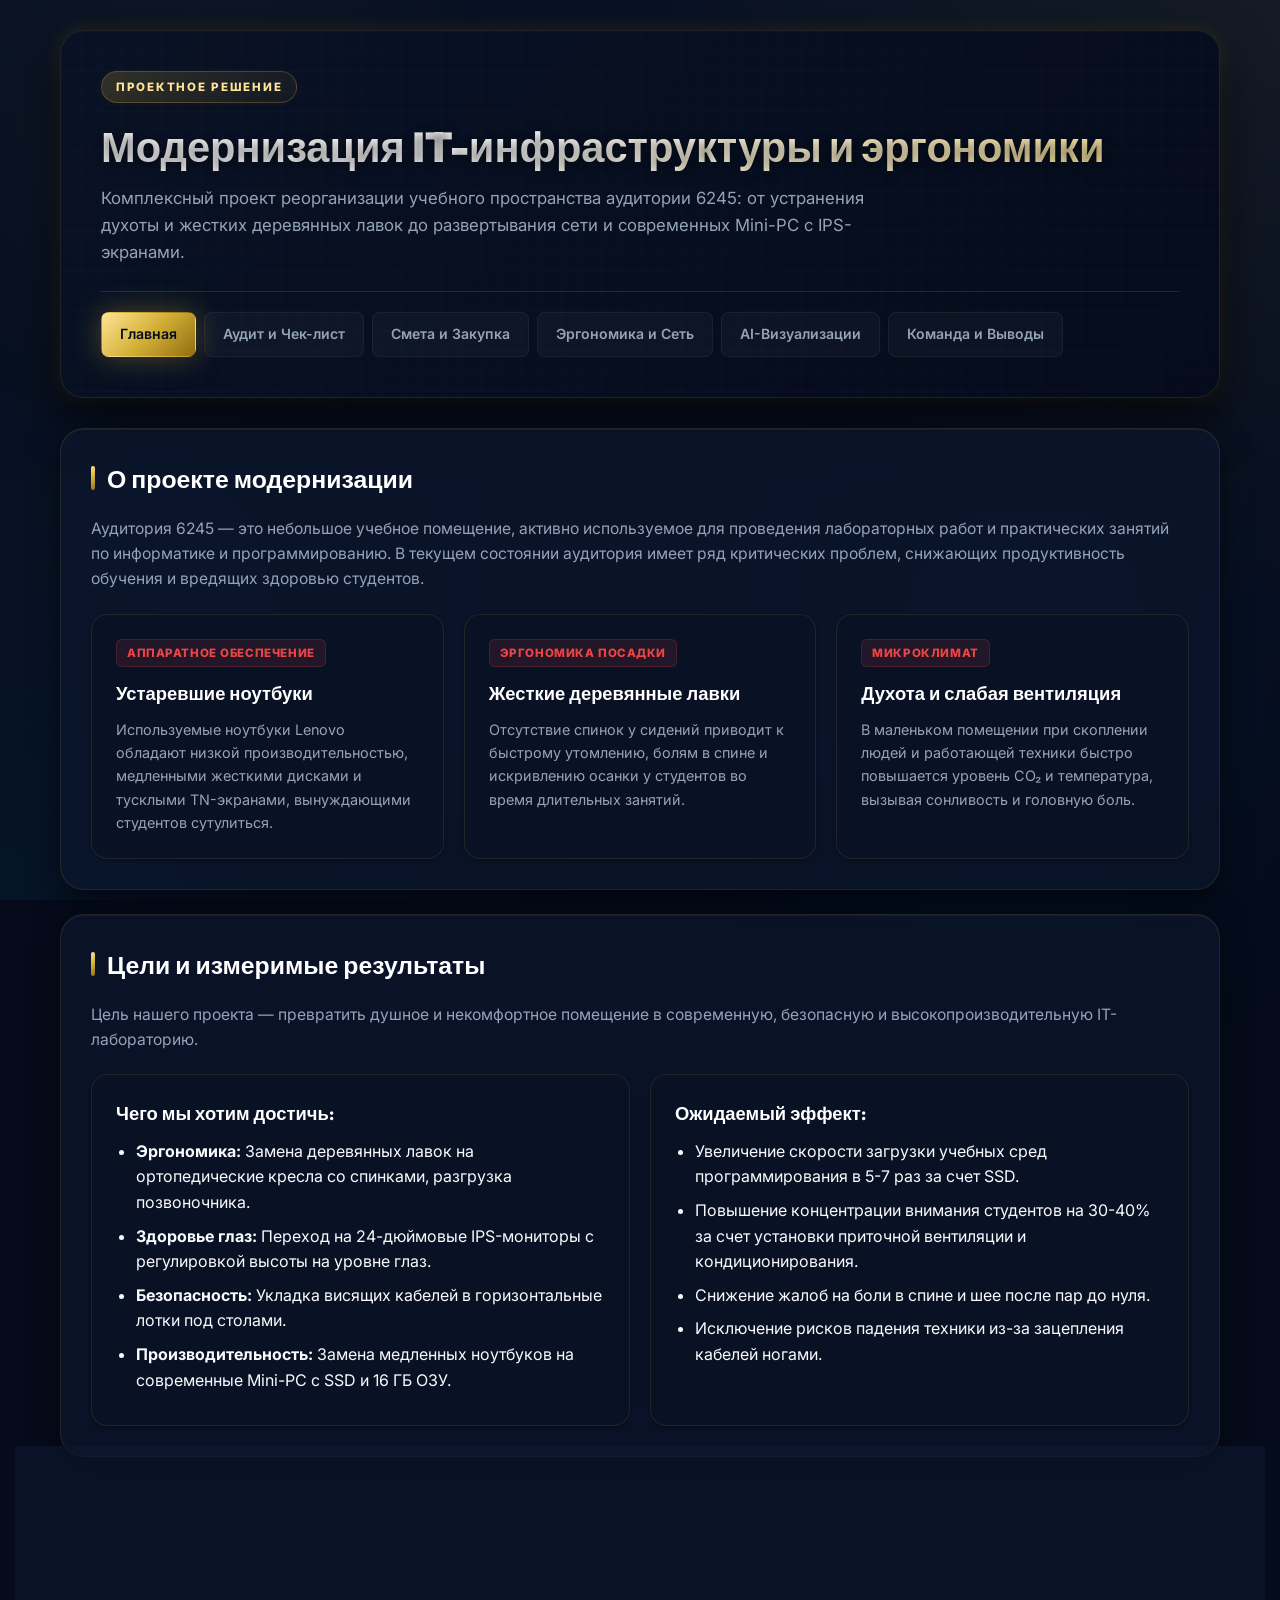
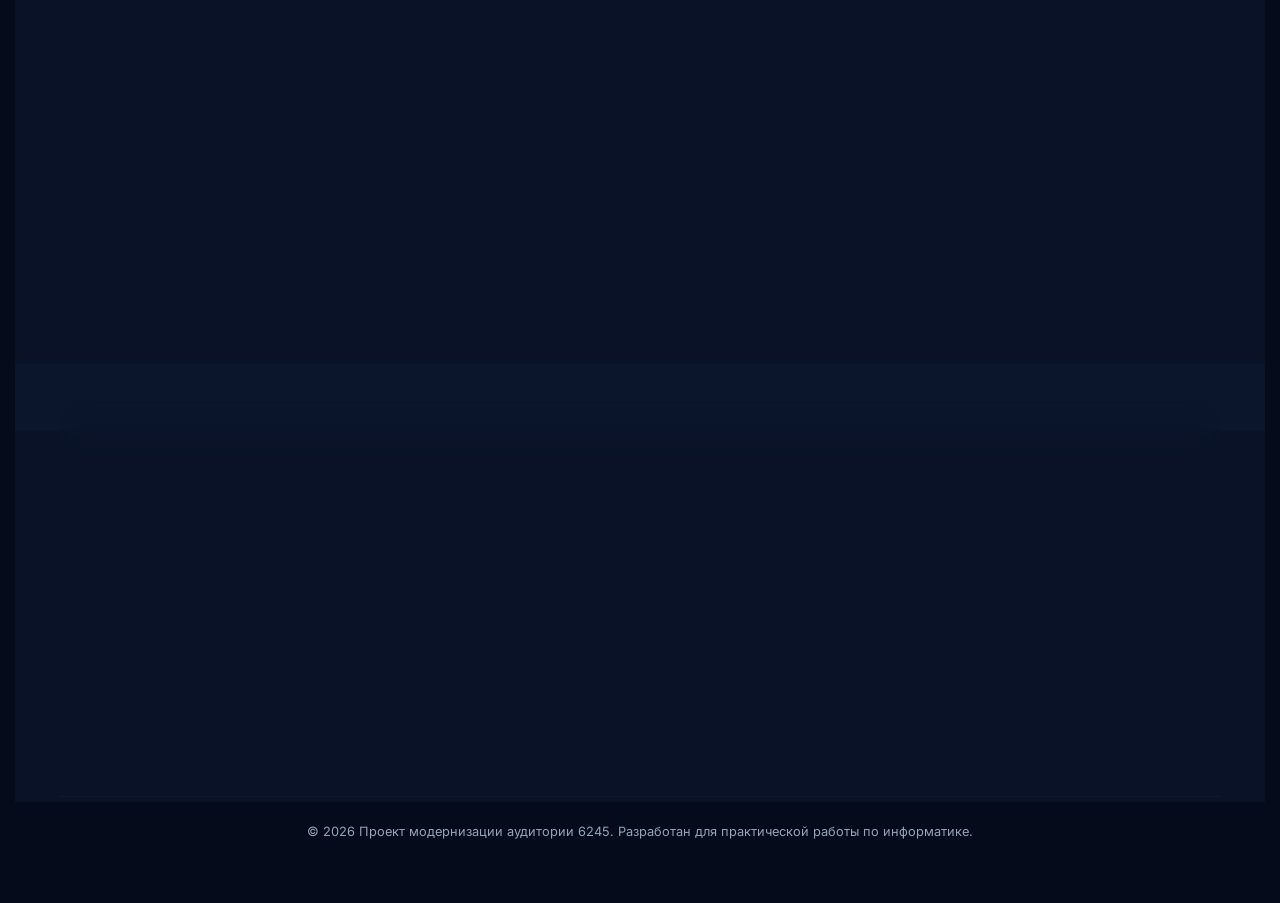
==== Archieve2/index.html @ 43429e8f "Add files via upload" ====
<!DOCTYPE html>
<html lang="ru">
<head>
  <meta charset="UTF-8" />
  <meta name="viewport" content="width=device-width, initial-scale=1.0" />
  <title>Модернизация IT-инфраструктуры — Аудитория 6245</title>
  <link rel="stylesheet" href="style.css" />
</head>
<body>
  <div class="container">
    <header>
      <div class="hero">
        <div class="eyebrow">Проектное решение</div>
        <h1>Модернизация IT-инфраструктуры и эргономики</h1>
        <p>Комплексный проект реорганизации учебного пространства аудитории 6245: от устранения духоты и жестких деревянных лавок до развертывания сети и современных Mini-PC с IPS-экранами.</p>
        
        <nav class="nav-container">
          <a class="nav-btn active" href="index.html">Главная</a>
          <a class="nav-btn" href="audit.html">Аудит и Чек-лист</a>
          <a class="nav-btn" href="equipment.html">Смета и Закупка</a>
          <a class="nav-btn" href="ergonomics.html">Эргономика и Сеть</a>
          <a class="nav-btn" href="visuals.html">AI-Визуализации</a>
          <a class="nav-btn" href="reflection.html">Команда и Выводы</a>
        </nav>
      </div>
    </header>

    <section class="main-card">
      <h2>О проекте модернизации</h2>
      <p class="lead-text">Аудитория 6245 — это небольшое учебное помещение, активно используемое для проведения лабораторных работ и практических занятий по информатике и программированию. В текущем состоянии аудитория имеет ряд критических проблем, снижающих продуктивность обучения и вредящих здоровью студентов.</p>
      
      <div class="grid-3">
        <div class="sub-card">
          <span class="badge danger">Аппаратное обеспечение</span>
          <h3>Устаревшие ноутбуки</h3>
          <p>Используемые ноутбуки Lenovo обладают низкой производительностью, медленными жесткими дисками и тусклыми TN-экранами, вынуждающими студентов сутулиться.</p>
        </div>
        <div class="sub-card">
          <span class="badge danger">Эргономика посадки</span>
          <h3>Жесткие деревянные лавки</h3>
          <p>Отсутствие спинок у сидений приводит к быстрому утомлению, болям в спине и искривлению осанки у студентов во время длительных занятий.</p>
        </div>
        <div class="sub-card">
          <span class="badge danger">Микроклимат</span>
          <h3>Духота и слабая вентиляция</h3>
          <p>В маленьком помещении при скоплении людей и работающей техники быстро повышается уровень CO₂ и температура, вызывая сонливость и головную боль.</p>
        </div>
      </div>
    </section>

    <section class="main-card">
      <h2>Цели и измеримые результаты</h2>
      <p class="lead-text">Цель нашего проекта — превратить душное и некомфортное помещение в современную, безопасную и высокопроизводительную IT-лабораторию.</p>
      
      <div class="grid-2">
        <div class="sub-card">
          <h3>Чего мы хотим достичь:</h3>
          <ul style="margin-top: 10px; margin-left: 20px;">
            <li style="margin-bottom: 8px;"><strong>Эргономика:</strong> Замена деревянных лавок на ортопедические кресла со спинками, разгрузка позвоночника.</li>
            <li style="margin-bottom: 8px;"><strong>Здоровье глаз:</strong> Переход на 24-дюймовые IPS-мониторы с регулировкой высоты на уровне глаз.</li>
            <li style="margin-bottom: 8px;"><strong>Безопасность:</strong> Укладка висящих кабелей в горизонтальные лотки под столами.</li>
            <li style="margin-bottom: 8px;"><strong>Производительность:</strong> Замена медленных ноутбуков на современные Mini-PC с SSD и 16 ГБ ОЗУ.</li>
          </ul>
        </div>
        <div class="sub-card">
          <h3>Ожидаемый эффект:</h3>
          <ul style="margin-top: 10px; margin-left: 20px;">
            <li style="margin-bottom: 8px;">Увеличение скорости загрузки учебных сред программирования в 5-7 раз за счет SSD.</li>
            <li style="margin-bottom: 8px;">Повышение концентрации внимания студентов на 30-40% за счет установки приточной вентиляции и кондиционирования.</li>
            <li style="margin-bottom: 8px;">Снижение жалоб на боли в спине и шее после пар до нуля.</li>
            <li style="margin-bottom: 8px;">Исключение рисков падения техники из-за зацепления кабелей ногами.</li>
          </ul>
        </div>
      </div>
    </section>

    <section class="main-card">
      <h2>Наша команда</h2>
      <p class="lead-text">Проект разработан группой студентов, где каждый отвечал за свой технологический и аналитический блок:</p>
      
      <div class="team-grid">
        <div class="team-card">
          <div class="avatar">МЛ</div>
          <h3>Михаил Лапин</h3>
          <div class="role">Руководитель проекта & Аудит</div>
          <p class="duties">Проведение полевого исследования, фотофиксация текущего состояния аудитории 6245, проведение оценки по чек-листу и анализ эргономических проблем.</p>
        </div>
        <div class="team-card">
          <div class="avatar">ВЗ</div>
          <h3>Виктория Заварзина</h3>
          <div class="role">Инженер по эргономике & Дизайн</div>
          <p class="duties">Проектирование новых рабочих мест, расчет параметров вентиляции и микроклимата, кабель-менеджмент и подготовка AI-визуализаций будущего пространства.</p>
        </div>
        <div class="team-card">
          <div class="avatar">ВА</div>
          <h3>Виктория Аллисултанова</h3>
          <div class="role">IT-Архитектор & Смета</div>
          <p class="duties">Выбор аппаратной конфигурации техники (Mini-PC, IPS-мониторы, ИБП), подбор сетевого оборудования, расчет сметы расходов и оценка стоимости владения (TCO).</p>
        </div>
      </div>
    </section>

    <section class="main-card">
      <h2>Этапы реализации проекта</h2>
      <div class="grid-3" style="margin-top: 15px;">
        <div class="sub-card" style="border-left: 4px solid var(--danger);">
          <span class="badge danger">Этап 1: Быстрый старт</span>
          <h3 style="margin-top: 5px;">Без бюджета</h3>
          <p>Организация регулярного проветривания на переменах, стяжка висящих кабелей хомутами, перестановка столов для улучшения проходов.</p>
        </div>
        <div class="sub-card" style="border-left: 4px solid var(--warn);">
          <span class="badge warn">Этап 2: Эргономика и Сеть</span>
          <h3 style="margin-top: 5px;">Средний бюджет</h3>
          <p>Замена лавок на эргономичные кресла, монтаж кабель-каналов под столами, установка коммутатора в закрытый настенный шкаф с ИБП.</p>
        </div>
        <div class="sub-card" style="border-left: 4px solid var(--accent);">
          <span class="badge accent">Этап 3: Полное обновление</span>
          <h3 style="margin-top: 5px;">Капитальные инвестиции</h3>
          <p>Установка приточной вентиляции, закупка Mini-PC, IPS-мониторов на кронштейнах, беспроводных комплектов ввода и сетевых фильтров.</p>
        </div>
      </div>
    </section>

    <footer>
      <p>&copy; 2026 Проект модернизации аудитории 6245. Разработан для практической работы по информатике.</p>
    </footer>
  </div>
</body>
</html>
---- Archieve2/style.css ----
@import url('https://fonts.googleapis.com/css2?family=Inter:wght@300;400;500;600;700&family=Outfit:wght@400;500;600;700;800;900&display=swap');

:root {
  --bg: #050b1b;
  --card: rgba(13, 23, 47, 0.65);
  --card-solid: #091225;
  --text: #f8fafc;
  --muted: #94a3b8;
  --line: rgba(212, 175, 55, 0.12);
  --line-hover: rgba(212, 175, 55, 0.35);
  --primary-soft: rgba(212, 175, 55, 0.08);
  
  /* Primary Metallic Gold Colors */
  --primary: #D4AF37;
  --primary-light: #FFE595;
  --primary-dark: #A58019;
  
  /* Accent Colors */
  --blue-accent: #0ea5e9;
  --accent: #10b981;
  --accent-soft: rgba(16, 185, 129, 0.1);
  --warn: #f59e0b;
  --warn-soft: rgba(245, 158, 11, 0.1);
  --danger: #ef4444;
  --danger-soft: rgba(239, 68, 68, 0.1);
  
  /* Gradients */
  --gold-gradient: linear-gradient(135deg, #FFE595 0%, #D4AF37 50%, #906F11 100%);
  --blue-gold-gradient: linear-gradient(135deg, #0f1c3f 0%, #091225 60%, #D4AF37 100%);
  --dark-gradient: linear-gradient(180deg, #091225 0%, #050b1b 100%);
  
  /* Shadows & Glows */
  --shadow-sm: 0 2px 4px rgba(0, 0, 0, 0.3);
  --shadow: 0 10px 30px rgba(0, 0, 0, 0.5), inset 0 1px 0 rgba(255, 255, 255, 0.05);
  --shadow-lg: 0 20px 50px rgba(0, 0, 0, 0.7);
  --gold-glow: 0 0 20px rgba(212, 175, 55, 0.15);
  --gold-glow-strong: 0 0 30px rgba(212, 175, 55, 0.35);
  
  --radius-sm: 8px;
  --radius: 16px;
  --radius-lg: 24px;
  
  --transition: all 0.4s cubic-bezier(0.16, 1, 0.3, 1);
}

* {
  box-sizing: border-box;
  margin: 0;
  padding: 0;
}

body {
  font-family: 'Inter', system-ui, -apple-system, sans-serif;
  color: var(--text);
  background: var(--bg);
  background-image: 
    radial-gradient(circle at 100% 0%, rgba(212, 175, 55, 0.06) 0%, transparent 40%),
    radial-gradient(circle at 0% 100%, rgba(14, 165, 233, 0.06) 0%, transparent 40%),
    var(--dark-gradient);
  background-attachment: fixed;
  line-height: 1.6;
  padding-bottom: 60px;
  overflow-x: hidden;
}

/* Background floating glow accents */
body::before {
  content: '';
  position: fixed;
  top: -15%;
  left: -15%;
  width: 60%;
  height: 60%;
  background: radial-gradient(circle, rgba(212, 175, 55, 0.04) 0%, transparent 70%);
  z-index: -1;
  pointer-events: none;
}

body::after {
  content: '';
  position: fixed;
  bottom: -15%;
  right: -15%;
  width: 70%;
  height: 70%;
  background: radial-gradient(circle, rgba(14, 165, 233, 0.04) 0%, transparent 70%);
  z-index: -1;
  pointer-events: none;
}

.container {
  max-width: 1200px;
  margin: 0 auto;
  padding: 0 20px;
}

/* Header & Premium Navigation */
header {
  margin-top: 30px;
  margin-bottom: 30px;
}

.hero {
  background: linear-gradient(135deg, rgba(9, 18, 37, 0.9) 0%, rgba(5, 11, 27, 0.95) 100%);
  border: 1px solid var(--line);
  color: #ffffff;
  border-radius: var(--radius-lg);
  padding: 40px;
  box-shadow: var(--shadow-lg), var(--gold-glow);
  position: relative;
  overflow: hidden;
}

/* Tech Grid Pattern overlay in hero */
.hero::before {
  content: '';
  position: absolute;
  top: 0;
  left: 0;
  right: 0;
  bottom: 0;
  background-image: 
    linear-gradient(rgba(212, 175, 55, 0.02) 1px, transparent 1px),
    linear-gradient(90deg, rgba(212, 175, 55, 0.02) 1px, transparent 1px);
  background-size: 20px 20px;
  pointer-events: none;
}

.eyebrow {
  display: inline-block;
  font-size: 0.72rem;
  font-weight: 800;
  text-transform: uppercase;
  letter-spacing: 0.15em;
  background: linear-gradient(135deg, rgba(212, 175, 55, 0.2) 0%, rgba(212, 175, 55, 0.05) 100%);
  color: var(--primary-light);
  padding: 6px 14px;
  border-radius: 9999px;
  margin-bottom: 18px;
  border: 1px solid rgba(212, 175, 55, 0.25);
  box-shadow: 0 0 10px rgba(212, 175, 55, 0.05);
}

h1 {
  font-family: 'Outfit', sans-serif;
  font-size: clamp(1.8rem, 4vw, 2.6rem);
  font-weight: 900;
  line-height: 1.25;
  margin-bottom: 12px;
  background: linear-gradient(135deg, #ffffff 40%, #FFE595 100%);
  -webkit-background-clip: text;
  -webkit-text-fill-color: transparent;
  text-shadow: 0 2px 10px rgba(0, 0, 0, 0.5);
}

.hero p {
  font-size: 1.05rem;
  color: var(--muted);
  max-width: 780px;
  font-weight: 400;
}

/* Navbar container */
.nav-container {
  display: flex;
  gap: 8px;
  flex-wrap: wrap;
  margin-top: 25px;
  border-top: 1px solid rgba(212, 175, 55, 0.15);
  padding-top: 20px;
}

.nav-btn {
  text-decoration: none;
  color: var(--muted);
  background: rgba(255, 255, 255, 0.03);
  border: 1px solid rgba(255, 255, 255, 0.05);
  padding: 10px 18px;
  border-radius: var(--radius-sm);
  font-size: 0.88rem;
  font-weight: 600;
  transition: var(--transition);
}

.nav-btn:hover {
  background: rgba(212, 175, 55, 0.08);
  color: var(--primary-light);
  border-color: rgba(212, 175, 55, 0.3);
  transform: translateY(-2px);
  box-shadow: 0 4px 15px rgba(212, 175, 55, 0.1);
}

.nav-btn.active {
  background: var(--gold-gradient);
  color: #050b1b;
  border-color: transparent;
  box-shadow: var(--gold-glow-strong);
}

/* Sections & Glassmorphism cards */
section.main-card {
  background: var(--card);
  backdrop-filter: blur(16px);
  -webkit-backdrop-filter: blur(16px);
  border: 1px solid var(--line);
  border-radius: var(--radius-lg);
  padding: 30px;
  box-shadow: var(--shadow);
  margin-bottom: 24px;
  animation: fadeInUp 0.8s cubic-bezier(0.16, 1, 0.3, 1) both;
}

/* Sequential delay for sections if multiple */
section.main-card:nth-of-type(2) { animation-delay: 0.1s; }
section.main-card:nth-of-type(3) { animation-delay: 0.2s; }
section.main-card:nth-of-type(4) { animation-delay: 0.3s; }
section.main-card:nth-of-type(5) { animation-delay: 0.4s; }

h2 {
  font-family: 'Outfit', sans-serif;
  font-size: 1.55rem;
  font-weight: 800;
  margin-bottom: 18px;
  background: linear-gradient(135deg, #ffffff 60%, #FFE595 100%);
  -webkit-background-clip: text;
  -webkit-text-fill-color: transparent;
  display: flex;
  align-items: center;
  gap: 12px;
}

h2::before {
  content: '';
  display: inline-block;
  width: 4px;
  height: 24px;
  background: var(--gold-gradient);
  border-radius: 2px;
}

.lead-text {
  font-size: 0.98rem;
  color: var(--muted);
  margin-bottom: 22px;
  font-weight: 400;
}

/* Grid Layouts */
.grid-2 {
  display: grid;
  grid-template-columns: 1fr 1fr;
  gap: 20px;
}

.grid-3 {
  display: grid;
  grid-template-columns: repeat(3, 1fr);
  gap: 20px;
}

@media (max-width: 768px) {
  .grid-2, .grid-3 {
    grid-template-columns: 1fr;
  }
}

/* Sub-cards inside sections */
.sub-card {
  background: var(--card-solid);
  border: 1px solid var(--line);
  border-radius: var(--radius);
  padding: 24px;
  box-shadow: var(--shadow-sm);
  transition: var(--transition);
  position: relative;
  overflow: hidden;
}

.sub-card::before {
  content: '';
  position: absolute;
  top: 0;
  left: 0;
  width: 100%;
  height: 3px;
  background: transparent;
  transition: var(--transition);
}

.sub-card:hover {
  transform: translateY(-4px) scale(1.01);
  box-shadow: var(--shadow-lg), var(--gold-glow);
  border-color: var(--line-hover);
}

.sub-card:hover::before {
  background: var(--gold-gradient);
}

.sub-card h3 {
  font-family: 'Outfit', sans-serif;
  font-size: 1.15rem;
  font-weight: 700;
  margin-bottom: 10px;
  color: #ffffff;
}

.sub-card p {
  font-size: 0.9rem;
  color: var(--muted);
}

/* Badge tags */
.badge {
  display: inline-block;
  font-size: 0.72rem;
  font-weight: 800;
  padding: 4px 10px;
  border-radius: 6px;
  margin-bottom: 12px;
  text-transform: uppercase;
  letter-spacing: 0.05em;
  border: 1px solid transparent;
}

.badge.primary { background: rgba(212, 175, 55, 0.12); color: var(--primary-light); border-color: rgba(212, 175, 55, 0.2); }
.badge.accent { background: var(--accent-soft); color: var(--accent); border-color: rgba(16, 185, 129, 0.2); }
.badge.warn { background: var(--warn-soft); color: var(--warn); border-color: rgba(245, 158, 11, 0.2); }
.badge.danger { background: var(--danger-soft); color: var(--danger); border-color: rgba(239, 68, 68, 0.2); }

/* Stats block */
.stats-summary {
  display: grid;
  grid-template-columns: repeat(4, 1fr);
  gap: 15px;
  margin-top: 20px;
}

@media (max-width: 640px) {
  .stats-summary {
    grid-template-columns: 1fr 1fr;
  }
}

.stat-card {
  background: var(--card-solid);
  border: 1px solid var(--line);
  border-radius: var(--radius);
  padding: 20px;
  text-align: center;
  box-shadow: var(--shadow-sm);
  transition: var(--transition);
}

.stat-card:hover {
  border-color: var(--line-hover);
  box-shadow: var(--gold-glow);
}

.stat-card strong {
  display: block;
  font-size: 0.75rem;
  color: var(--muted);
  text-transform: uppercase;
  letter-spacing: 0.08em;
  margin-bottom: 8px;
}

.stat-card .val {
  font-family: 'Outfit', sans-serif;
  font-size: 2.2rem;
  font-weight: 900;
  background: var(--gold-gradient);
  -webkit-background-clip: text;
  -webkit-text-fill-color: transparent;
  line-height: 1.1;
}

/* Gallery layout */
.audit-gallery {
  display: grid;
  grid-template-columns: 1fr 1fr;
  gap: 20px;
  margin-top: 20px;
}

@media (max-width: 768px) {
  .audit-gallery {
    grid-template-columns: 1fr;
  }
}

.gallery-item {
  background: var(--card-solid);
  border: 1px solid var(--line);
  border-radius: var(--radius);
  overflow: hidden;
  box-shadow: var(--shadow-sm);
  transition: var(--transition);
}

.gallery-item:hover {
  transform: translateY(-4px);
  border-color: var(--line-hover);
  box-shadow: var(--shadow-lg), var(--gold-glow);
}

.gallery-image-wrap {
  width: 100%;
  height: 250px;
  background: #091225;
  position: relative;
  overflow: hidden;
}

.gallery-image-wrap img {
  width: 100%;
  height: 100%;
  object-fit: cover;
  transition: var(--transition);
}

.gallery-item:hover .gallery-image-wrap img {
  transform: scale(1.04);
}

.gallery-content {
  padding: 20px;
}

.gallery-content h4 {
  font-family: 'Outfit', sans-serif;
  font-size: 1.1rem;
  font-weight: 700;
  color: #ffffff;
  margin-bottom: 6px;
}

.gallery-content .caption {
  font-size: 0.8rem;
  color: var(--primary-light);
  margin-bottom: 10px;
  font-style: italic;
}

.gallery-content p {
  font-size: 0.88rem;
  color: var(--muted);
}

/* Structured Tables */
.table-responsive {
  width: 100%;
  overflow-x: auto;
  border-radius: var(--radius);
  border: 1px solid var(--line);
  margin-top: 15px;
  box-shadow: var(--shadow-sm);
  background: var(--card-solid);
}

table {
  width: 100%;
  border-collapse: collapse;
  text-align: left;
  font-size: 0.9rem;
}

th {
  background: #060d1b;
  color: var(--primary-light);
  font-family: 'Outfit', sans-serif;
  font-weight: 700;
  padding: 16px 18px;
  border-bottom: 2px solid var(--line);
  text-transform: uppercase;
  font-size: 0.72rem;
  letter-spacing: 0.08em;
}

td {
  padding: 16px 18px;
  border-bottom: 1px solid var(--line);
  color: var(--muted);
  vertical-align: middle;
}

tr:hover td {
  background: rgba(212, 175, 55, 0.02);
  color: #ffffff;
}

tr:last-child td {
  border-bottom: none;
}

.priority-tag {
  display: inline-block;
  font-size: 0.7rem;
  font-weight: 800;
  padding: 4px 8px;
  border-radius: 9999px;
  text-transform: uppercase;
  letter-spacing: 0.05em;
  border: 1px solid transparent;
}
.priority-tag.high { background: var(--danger-soft); color: var(--danger); border-color: rgba(239, 68, 68, 0.2); }
.priority-tag.medium { background: var(--warn-soft); color: var(--warn); border-color: rgba(245, 158, 11, 0.2); }
.priority-tag.low { background: rgba(14, 165, 233, 0.1); color: var(--blue-accent); border-color: rgba(14, 165, 233, 0.2); }

/* Progress slider */
.progress-bar-container {
  height: 8px;
  background: rgba(255, 255, 255, 0.05);
  border-radius: 9999px;
  overflow: hidden;
  margin-top: 15px;
  border: 1px solid rgba(255, 255, 255, 0.03);
}

.progress-bar-fill {
  height: 100%;
  background: var(--gold-gradient);
  border-radius: 9999px;
  box-shadow: 0 0 10px rgba(212, 175, 55, 0.5);
  transition: width 0.8s cubic-bezier(0.16, 1, 0.3, 1);
}

/* Callouts info blocks */
.callout {
  border-radius: var(--radius);
  padding: 18px 22px;
  margin-top: 20px;
  font-size: 0.92rem;
  border: 1px solid transparent;
  border-left: 4px solid !important;
  backdrop-filter: blur(10px);
}

.callout.success {
  background: rgba(16, 185, 129, 0.06);
  border-color: var(--accent);
  color: #a7f3d0;
}

.callout.info {
  background: rgba(14, 165, 233, 0.06);
  border-color: var(--blue-accent);
  color: #bae6fd;
}

.callout.warning {
  background: rgba(212, 175, 55, 0.06);
  border-color: var(--primary);
  color: #fef08a;
}

/* Team Section cards */
.team-grid {
  display: grid;
  grid-template-columns: repeat(3, 1fr);
  gap: 20px;
}

@media (max-width: 768px) {
  .team-grid {
    grid-template-columns: 1fr;
  }
}

.team-card {
  background: var(--card-solid);
  border: 1px solid var(--line);
  border-radius: var(--radius);
  padding: 24px;
  box-shadow: var(--shadow-sm);
  display: flex;
  flex-direction: column;
  height: 100%;
  transition: var(--transition);
}

.team-card:hover {
  transform: translateY(-4px);
  border-color: var(--line-hover);
  box-shadow: var(--shadow-lg), var(--gold-glow);
}

.team-card .avatar {
  width: 60px;
  height: 60px;
  border-radius: 50%;
  background: var(--gold-gradient);
  color: #050b1b;
  font-family: 'Outfit', sans-serif;
  font-size: 1.35rem;
  font-weight: 800;
  display: flex;
  align-items: center;
  justify-content: center;
  margin-bottom: 18px;
  box-shadow: var(--gold-glow-strong);
}

.team-card h3 {
  font-family: 'Outfit', sans-serif;
  font-size: 1.25rem;
  font-weight: 800;
  color: #ffffff;
  margin-bottom: 4px;
}

.team-card .role {
  font-size: 0.75rem;
  color: var(--primary-light);
  font-weight: 700;
  margin-bottom: 14px;
  text-transform: uppercase;
  letter-spacing: 0.1em;
}

.team-card .duties {
  font-size: 0.88rem;
  color: var(--muted);
  margin-bottom: 18px;
  flex-grow: 1;
}

.team-card blockquote {
  font-style: italic;
  font-size: 0.85rem;
  border-left: 2px solid var(--primary-light);
  padding-left: 12px;
  color: var(--text);
  margin-top: auto;
  background: rgba(255, 255, 255, 0.02);
  padding: 10px 10px 10px 14px;
  border-radius: 0 var(--radius-sm) var(--radius-sm) 0;
}

/* Animations */
@keyframes fadeInUp {
  from {
    opacity: 0;
    transform: translateY(24px);
  }
  to {
    opacity: 1;
    transform: translateY(0);
  }
}

/* Footer elements */
footer {
  text-align: center;
  margin-top: 50px;
  font-size: 0.8rem;
  color: var(--muted);
  border-top: 1px solid var(--line);
  padding-top: 25px;
}
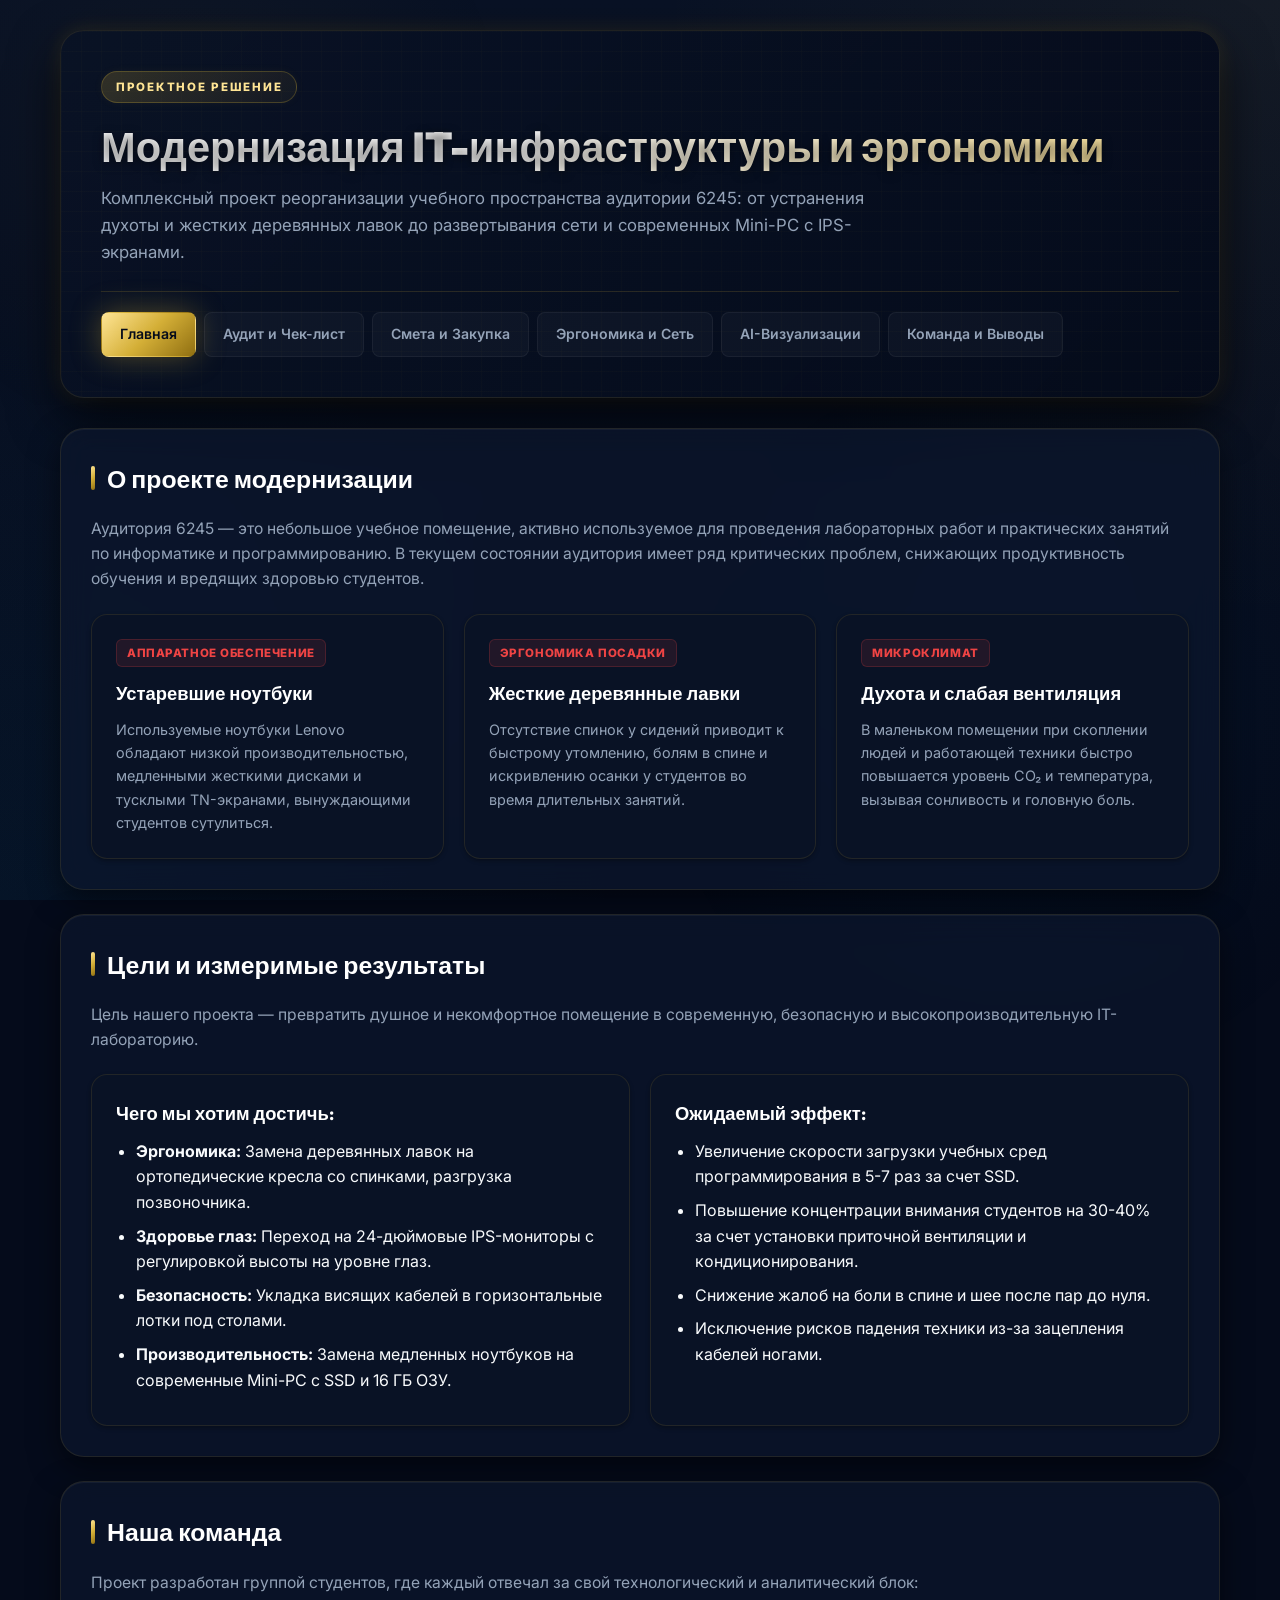
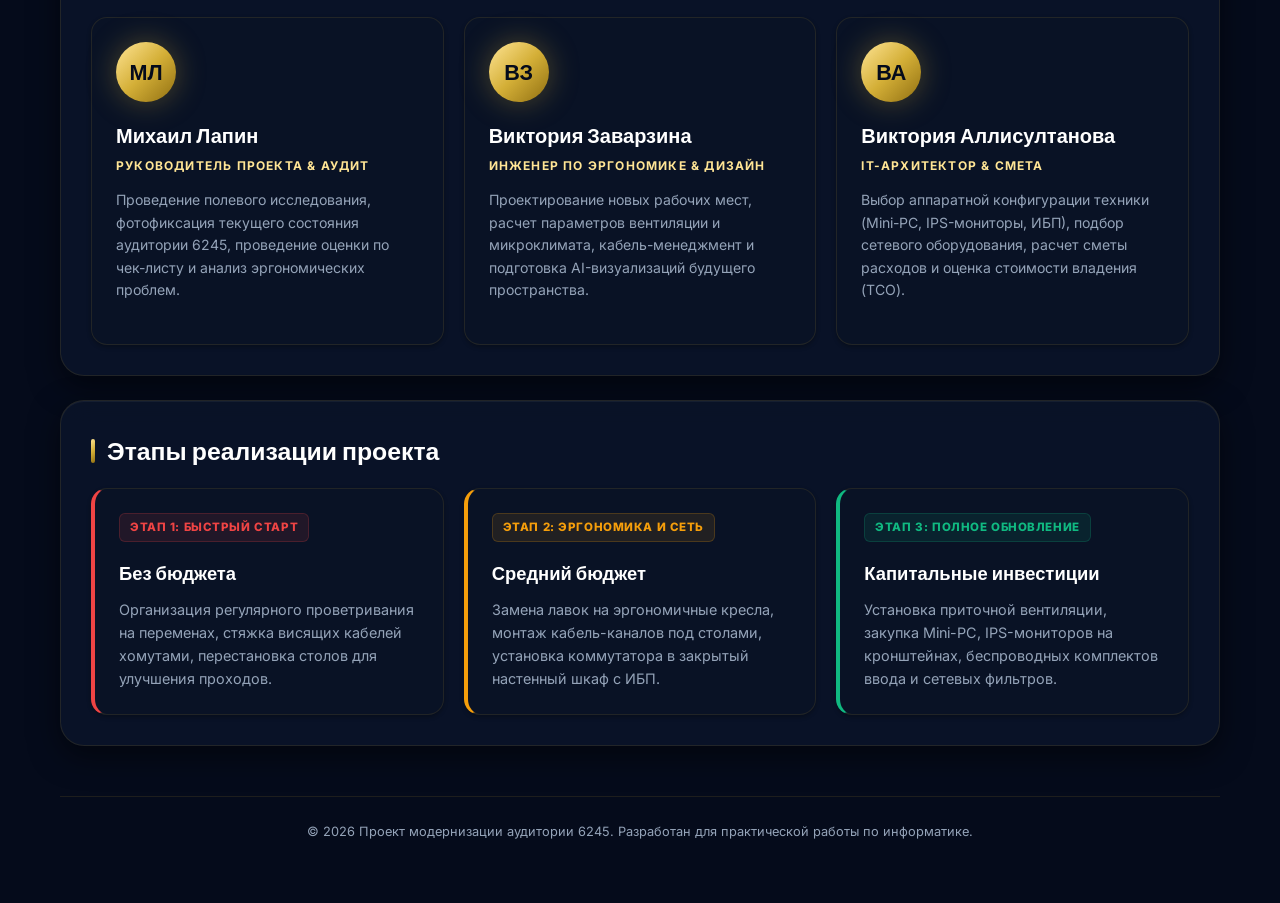
==== commit f9c4adc1: "Update index.html" ====
--- a/Archieve2/index.html
+++ b/Archieve2/index.html
@@ -127,3 +127,4 @@
   </div>
 </body>
 </html>
+
